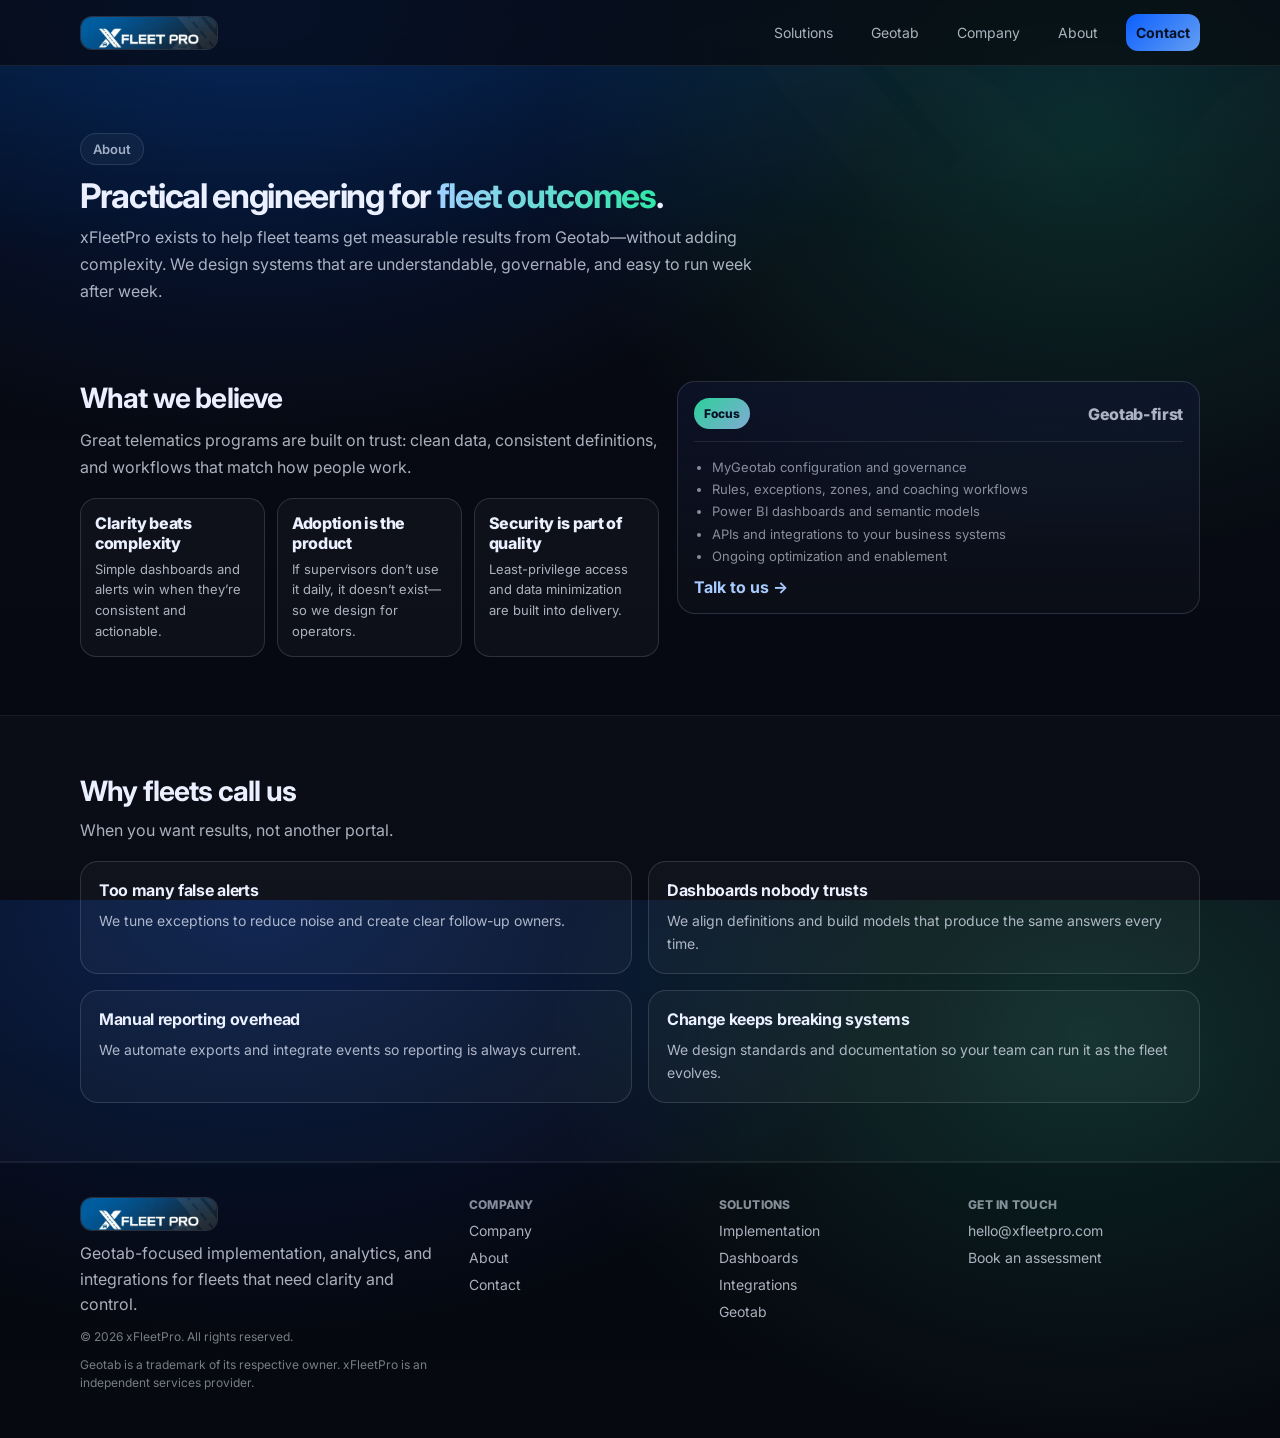
==== about.html @ 248a777e "Initial marketing site for xFleetPro Made-with: Cursor" ====
<!doctype html>
<html lang="en">
  <head>
    <meta charset="UTF-8" />
    <meta name="viewport" content="width=device-width, initial-scale=1.0" />
    <title>About — xFleetPro</title>
    <meta
      name="description"
      content="About xFleetPro: a Geotab-focused fleet partner combining telematics experience and pragmatic data engineering."
    />
    <meta name="theme-color" content="#0b5fff" />
    <link rel="preconnect" href="https://fonts.googleapis.com" />
    <link rel="preconnect" href="https://fonts.gstatic.com" crossorigin />
    <link
      href="https://fonts.googleapis.com/css2?family=Inter:wght@400;500;600;700&display=swap"
      rel="stylesheet"
    />
    <link rel="stylesheet" href="./styles.css" />
  </head>
  <body>
    <a class="skip-link" href="#main">Skip to content</a>

    <header class="site-header" data-elevate="false">
      <div class="container header-inner">
        <a class="brand" href="./index.html" aria-label="xFleetPro home">
          <img class="brand-logo" src="./assets/xfleetpro-brand.png" alt="xFleetPro" />
        </a>

        <nav class="nav" aria-label="Primary">
          <a href="./index.html#solutions">Solutions</a>
          <a href="./index.html#geotab">Geotab</a>
          <a href="./company.html">Company</a>
          <a href="./about.html" aria-current="page">About</a>
          <a class="nav-cta" href="./contact.html">Contact</a>
        </nav>

        <button class="icon-btn" type="button" id="menuBtn" aria-label="Open menu" aria-controls="mobileNav" aria-expanded="false">
          <span class="icon-bars" aria-hidden="true"></span>
        </button>
      </div>

      <div class="mobile-nav" id="mobileNav" hidden>
        <div class="container mobile-nav-inner">
          <a href="./index.html#solutions">Solutions</a>
          <a href="./index.html#geotab">Geotab</a>
          <a href="./company.html">Company</a>
          <a href="./about.html">About</a>
          <a class="btn btn-primary" href="./contact.html">Contact</a>
        </div>
      </div>
    </header>

    <main id="main">
      <section class="page-hero">
        <div class="container">
          <p class="eyebrow">About</p>
          <h1 class="page-title">
            Practical engineering for
            <span class="text-gradient">fleet outcomes</span>.
          </h1>
          <p class="page-subtitle">
            xFleetPro exists to help fleet teams get measurable results from Geotab—without adding complexity. We design systems that are
            understandable, governable, and easy to run week after week.
          </p>
        </div>
      </section>

      <section class="section">
        <div class="container">
          <div class="split">
            <div>
              <h2>What we believe</h2>
              <p class="lead-sm">
                Great telematics programs are built on trust: clean data, consistent definitions, and workflows that match how people work.
              </p>
              <div class="mini-grid">
                <div class="mini-card">
                  <div class="mini-title">Clarity beats complexity</div>
                  <div class="mini-body">Simple dashboards and alerts win when they’re consistent and actionable.</div>
                </div>
                <div class="mini-card">
                  <div class="mini-title">Adoption is the product</div>
                  <div class="mini-body">If supervisors don’t use it daily, it doesn’t exist—so we design for operators.</div>
                </div>
                <div class="mini-card">
                  <div class="mini-title">Security is part of quality</div>
                  <div class="mini-body">Least-privilege access and data minimization are built into delivery.</div>
                </div>
              </div>
            </div>

            <div class="panel" aria-label="How we help">
              <div class="panel-head">
                <div class="panel-badge">Focus</div>
                <div class="panel-title">Geotab-first</div>
              </div>
              <ul class="list" style="margin-top: 14px">
                <li>MyGeotab configuration and governance</li>
                <li>Rules, exceptions, zones, and coaching workflows</li>
                <li>Power BI dashboards and semantic models</li>
                <li>APIs and integrations to your business systems</li>
                <li>Ongoing optimization and enablement</li>
              </ul>
              <a class="link" href="./contact.html">Talk to us →</a>
            </div>
          </div>
        </div>
      </section>

      <section class="section alt">
        <div class="container">
          <div class="section-head">
            <h2>Why fleets call us</h2>
            <p>When you want results, not another portal.</p>
          </div>

          <div class="card-grid">
            <article class="card">
              <h3>Too many false alerts</h3>
              <p>We tune exceptions to reduce noise and create clear follow-up owners.</p>
            </article>
            <article class="card">
              <h3>Dashboards nobody trusts</h3>
              <p>We align definitions and build models that produce the same answers every time.</p>
            </article>
            <article class="card">
              <h3>Manual reporting overhead</h3>
              <p>We automate exports and integrate events so reporting is always current.</p>
            </article>
            <article class="card">
              <h3>Change keeps breaking systems</h3>
              <p>We design standards and documentation so your team can run it as the fleet evolves.</p>
            </article>
          </div>
        </div>
      </section>
    </main>

    <footer class="footer">
      <div class="container footer-grid">
        <div>
          <div class="brand footer-brand">
            <img class="brand-logo" src="./assets/xfleetpro-brand.png" alt="xFleetPro" />
          </div>
          <p class="footer-note">
            Geotab-focused implementation, analytics, and integrations for fleets that need clarity and control.
          </p>
          <p class="footer-fineprint">
            © <span id="year"></span> xFleetPro. All rights reserved.
          </p>
          <p class="footer-fineprint">
            Geotab is a trademark of its respective owner. xFleetPro is an independent services provider.
          </p>
        </div>

        <div class="footer-col">
          <div class="footer-title">Company</div>
          <a href="./company.html">Company</a>
          <a href="./about.html">About</a>
          <a href="./contact.html">Contact</a>
        </div>
        <div class="footer-col">
          <div class="footer-title">Solutions</div>
          <a href="./index.html#solutions">Implementation</a>
          <a href="./index.html#solutions">Dashboards</a>
          <a href="./index.html#solutions">Integrations</a>
          <a href="./index.html#geotab">Geotab</a>
        </div>
        <div class="footer-col">
          <div class="footer-title">Get in touch</div>
          <a href="mailto:hello@xfleetpro.com">hello@xfleetpro.com</a>
          <a href="./contact.html">Book an assessment</a>
        </div>
      </div>
    </footer>

    <script src="./script.js"></script>
  </body>
</html>
---- styles.css ----
:root {
  --bg: #070a12;
  --surface: #0d1222;
  --card: #0f1630;
  --text: #eaf0ff;
  --muted: rgba(234, 240, 255, 0.72);
  --muted2: rgba(234, 240, 255, 0.56);
  --border: rgba(234, 240, 255, 0.12);
  --shadow: 0 24px 50px rgba(0, 0, 0, 0.4);
  --blue: #0b5fff;
  --blue2: #6aa7ff;
  --green: #2fe6a7;
  --ring: 0 0 0 4px rgba(11, 95, 255, 0.25);
  --radius: 18px;
  --container: 1120px;
  --font: "Inter", system-ui, -apple-system, Segoe UI, Roboto, Arial, sans-serif;
}

*,
*::before,
*::after {
  box-sizing: border-box;
}

html,
body {
  height: 100%;
}

body {
  margin: 0;
  font-family: var(--font);
  color: var(--text);
  background: radial-gradient(1200px 800px at 20% 0%, rgba(11, 95, 255, 0.25), transparent 55%),
    radial-gradient(900px 700px at 85% 15%, rgba(47, 230, 167, 0.16), transparent 60%),
    linear-gradient(180deg, #050711 0%, #070a12 60%, #050711 100%);
}

a {
  color: inherit;
  text-decoration: none;
}

.container {
  width: min(var(--container), calc(100% - 48px));
  margin: 0 auto;
}

.skip-link {
  position: absolute;
  left: 12px;
  top: 12px;
  padding: 10px 12px;
  background: rgba(255, 255, 255, 0.08);
  border: 1px solid var(--border);
  border-radius: 12px;
  transform: translateY(-200%);
}

.skip-link:focus {
  transform: translateY(0);
  outline: none;
  box-shadow: var(--ring);
}

.site-header {
  position: sticky;
  top: 0;
  z-index: 50;
  background: rgba(7, 10, 18, 0.6);
  backdrop-filter: blur(12px);
  border-bottom: 1px solid rgba(234, 240, 255, 0.08);
}

.site-header[data-elevate="true"] {
  box-shadow: 0 8px 40px rgba(0, 0, 0, 0.25);
}

.header-inner {
  display: flex;
  align-items: center;
  justify-content: space-between;
  padding: 14px 0;
  gap: 14px;
}

.brand {
  display: inline-flex;
  align-items: center;
  gap: 10px;
  font-weight: 700;
  letter-spacing: -0.02em;
}

.brand-logo {
  width: 138px;
  height: 34px;
  border-radius: 12px;
  border: 1px solid rgba(234, 240, 255, 0.12);
  object-fit: cover;
  object-position: 50% 10%;
  background: rgba(255, 255, 255, 0.03);
}

.brand-mark {
  width: 34px;
  height: 34px;
  border-radius: 12px;
  display: grid;
  place-items: center;
  background: linear-gradient(135deg, rgba(11, 95, 255, 0.85), rgba(47, 230, 167, 0.65));
  color: #06102a;
  box-shadow: 0 12px 28px rgba(11, 95, 255, 0.25);
  font-weight: 800;
}

.brand-text {
  font-size: 16px;
}

.nav {
  display: none;
  align-items: center;
  gap: 18px;
  font-size: 14px;
  color: var(--muted);
}

.nav a {
  padding: 10px 10px;
  border-radius: 12px;
}

.nav a:hover {
  color: var(--text);
  background: rgba(255, 255, 255, 0.06);
}

.nav-cta {
  color: #071127;
  background: linear-gradient(135deg, rgba(11, 95, 255, 1), rgba(106, 167, 255, 0.95));
  font-weight: 700;
}

.nav-cta:hover {
  background: linear-gradient(135deg, rgba(11, 95, 255, 0.95), rgba(106, 167, 255, 0.9));
}

.icon-btn {
  display: inline-flex;
  align-items: center;
  justify-content: center;
  width: 42px;
  height: 42px;
  border-radius: 14px;
  border: 1px solid rgba(234, 240, 255, 0.14);
  background: rgba(255, 255, 255, 0.05);
  color: var(--text);
  cursor: pointer;
}

.icon-btn:focus {
  outline: none;
  box-shadow: var(--ring);
}

.icon-bars {
  width: 18px;
  height: 2px;
  background: var(--text);
  position: relative;
  border-radius: 4px;
}

.icon-bars::before,
.icon-bars::after {
  content: "";
  position: absolute;
  left: 0;
  width: 18px;
  height: 2px;
  background: var(--text);
  border-radius: 4px;
}

.icon-bars::before {
  top: -6px;
}

.icon-bars::after {
  top: 6px;
}

.mobile-nav {
  border-top: 1px solid rgba(234, 240, 255, 0.08);
  background: rgba(7, 10, 18, 0.85);
  backdrop-filter: blur(14px);
}

.mobile-nav-inner {
  padding: 16px 0 18px;
  display: grid;
  gap: 10px;
}

.mobile-nav a {
  padding: 12px 12px;
  border-radius: 14px;
  border: 1px solid rgba(234, 240, 255, 0.1);
  background: rgba(255, 255, 255, 0.04);
  color: var(--muted);
}

.mobile-nav a:hover {
  color: var(--text);
}

.hero {
  position: relative;
  padding: 64px 0 26px;
  overflow: hidden;
}

.hero::after {
  content: "";
  position: absolute;
  inset: 0;
  background-image: url("./assets/xfleetpro-brand.png");
  background-size: cover;
  background-position: center top;
  opacity: 0.085;
  mix-blend-mode: screen;
  pointer-events: none;
  mask-image: radial-gradient(70% 60% at 20% 10%, black 20%, transparent 70%);
}

.hero-bg {
  position: absolute;
  inset: -40% -30% auto -30%;
  height: 520px;
  background: radial-gradient(closest-side, rgba(11, 95, 255, 0.18), transparent 72%),
    radial-gradient(closest-side, rgba(47, 230, 167, 0.12), transparent 75%);
  filter: blur(8px);
  pointer-events: none;
}

.hero-grid {
  display: grid;
  gap: 22px;
  align-items: start;
}

.eyebrow {
  display: inline-flex;
  gap: 10px;
  align-items: center;
  padding: 7px 12px;
  border: 1px solid rgba(234, 240, 255, 0.12);
  border-radius: 999px;
  background: rgba(255, 255, 255, 0.04);
  color: var(--muted);
  font-weight: 600;
  font-size: 13px;
}

h1 {
  margin: 14px 0 0;
  font-size: 42px;
  letter-spacing: -0.04em;
  line-height: 1.05;
}

.text-gradient {
  background: linear-gradient(90deg, #9fd0ff, #2fe6a7);
  -webkit-background-clip: text;
  background-clip: text;
  color: transparent;
}

.lead {
  margin: 14px 0 0;
  color: var(--muted);
  font-size: 16px;
  line-height: 1.6;
}

.hero-actions {
  margin-top: 18px;
  display: flex;
  flex-wrap: wrap;
  gap: 10px;
}

.btn {
  display: inline-flex;
  align-items: center;
  justify-content: center;
  gap: 10px;
  padding: 12px 14px;
  border-radius: 14px;
  border: 1px solid rgba(234, 240, 255, 0.14);
  font-weight: 700;
  font-size: 14px;
  cursor: pointer;
  transition: transform 160ms ease, background 160ms ease, border-color 160ms ease;
  user-select: none;
}

.btn:active {
  transform: translateY(1px);
}

.btn-primary {
  background: linear-gradient(135deg, rgba(11, 95, 255, 1), rgba(106, 167, 255, 0.95));
  color: #071127;
  border-color: rgba(11, 95, 255, 0.35);
}

.btn-primary:hover {
  background: linear-gradient(135deg, rgba(11, 95, 255, 0.95), rgba(106, 167, 255, 0.9));
}

.btn-secondary {
  background: rgba(255, 255, 255, 0.04);
  color: var(--text);
}

.btn-secondary:hover {
  background: rgba(255, 255, 255, 0.07);
}

.trust-row {
  margin-top: 18px;
  display: flex;
  flex-wrap: wrap;
  gap: 10px;
}

.logo-pill {
  padding: 10px 12px;
  border-radius: 999px;
  border: 1px solid rgba(234, 240, 255, 0.12);
  background: rgba(255, 255, 255, 0.03);
  color: var(--muted2);
  font-size: 13px;
  font-weight: 600;
}

.hero-card {
  border-radius: var(--radius);
  border: 1px solid rgba(234, 240, 255, 0.14);
  background: linear-gradient(180deg, rgba(15, 22, 48, 0.9), rgba(7, 10, 18, 0.65));
  box-shadow: var(--shadow);
  overflow: hidden;
}

.stat-grid {
  display: grid;
  gap: 0;
}

.stat {
  padding: 16px 16px;
  border-bottom: 1px solid rgba(234, 240, 255, 0.1);
}

.stat:last-child {
  border-bottom: none;
}

.stat-kicker {
  color: var(--muted2);
  font-size: 12px;
  font-weight: 700;
  letter-spacing: 0.02em;
  text-transform: uppercase;
}

.stat-value {
  margin-top: 6px;
  font-size: 22px;
  font-weight: 800;
  letter-spacing: -0.03em;
}

.stat-note {
  margin-top: 8px;
  color: var(--muted);
  font-size: 13px;
  line-height: 1.5;
}

.hero-card-footer {
  padding: 14px 16px 16px;
  display: flex;
  flex-wrap: wrap;
  gap: 8px;
  border-top: 1px solid rgba(234, 240, 255, 0.1);
  background: rgba(255, 255, 255, 0.02);
}

.mini-badge {
  padding: 8px 10px;
  border-radius: 999px;
  border: 1px solid rgba(234, 240, 255, 0.12);
  background: rgba(255, 255, 255, 0.03);
  color: var(--muted2);
  font-size: 12px;
  font-weight: 650;
}

.section {
  padding: 58px 0;
}

.page-hero {
  padding: 54px 0 18px;
  position: relative;
  overflow: hidden;
}

.page-hero::before {
  content: "";
  position: absolute;
  inset: 0;
  background-image: url("./assets/xfleetpro-brand.png");
  background-size: cover;
  background-position: center top;
  opacity: 0.12;
  filter: saturate(1.1);
  pointer-events: none;
  mask-image: linear-gradient(180deg, black 0%, transparent 72%);
}

.page-title {
  position: relative;
  margin: 0;
  font-size: 34px;
  letter-spacing: -0.04em;
}

.page-subtitle {
  position: relative;
  margin: 10px 0 0;
  color: var(--muted);
  line-height: 1.7;
  max-width: 70ch;
}

.info-grid {
  margin-top: 18px;
  display: grid;
  gap: 14px;
}

.info-card {
  border-radius: var(--radius);
  border: 1px solid rgba(234, 240, 255, 0.14);
  background: rgba(255, 255, 255, 0.03);
  padding: 18px 18px;
}

.info-card h3 {
  margin: 0;
  font-size: 16px;
  letter-spacing: -0.02em;
}

.info-card p {
  margin: 10px 0 0;
  color: var(--muted);
  line-height: 1.7;
  font-size: 14px;
}

.section.alt {
  background: linear-gradient(180deg, rgba(255, 255, 255, 0.02), rgba(255, 255, 255, 0.01));
  border-top: 1px solid rgba(234, 240, 255, 0.06);
  border-bottom: 1px solid rgba(234, 240, 255, 0.06);
}

.section-head {
  display: grid;
  gap: 10px;
  margin-bottom: 18px;
}

h2 {
  margin: 0;
  font-size: 28px;
  letter-spacing: -0.03em;
}

.section-head p {
  margin: 0;
  color: var(--muted);
  line-height: 1.6;
}

.card-grid {
  display: grid;
  gap: 14px;
  margin-top: 18px;
}

.card {
  border-radius: var(--radius);
  border: 1px solid rgba(234, 240, 255, 0.14);
  background: rgba(255, 255, 255, 0.03);
  padding: 18px 18px;
}

.card h3 {
  margin: 0;
  font-size: 16px;
  letter-spacing: -0.02em;
}

.card p {
  margin: 10px 0 0;
  color: var(--muted);
  line-height: 1.6;
  font-size: 14px;
}

.list {
  margin: 12px 0 0;
  padding: 0 0 0 18px;
  color: var(--muted2);
  line-height: 1.7;
  font-size: 13px;
}

.split {
  display: grid;
  gap: 16px;
  align-items: start;
}

.lead-sm {
  margin: 12px 0 0;
  color: var(--muted);
  line-height: 1.7;
}

.pill-row {
  display: flex;
  flex-wrap: wrap;
  gap: 8px;
  margin-top: 16px;
}

.pill {
  padding: 9px 10px;
  border-radius: 999px;
  border: 1px solid rgba(234, 240, 255, 0.12);
  background: rgba(255, 255, 255, 0.02);
  color: var(--muted2);
  font-size: 12px;
  font-weight: 600;
}

.callout {
  margin-top: 16px;
  padding: 16px 16px;
  border-radius: var(--radius);
  border: 1px solid rgba(11, 95, 255, 0.25);
  background: radial-gradient(700px 280px at 10% 0%, rgba(11, 95, 255, 0.16), transparent 70%),
    rgba(255, 255, 255, 0.03);
}

.callout-title {
  font-weight: 800;
  letter-spacing: -0.02em;
}

.link {
  display: inline-flex;
  margin-top: 10px;
  color: #a7cbff;
  font-weight: 700;
}

.link:hover {
  color: #c4ddff;
}

.panel {
  border-radius: var(--radius);
  border: 1px solid rgba(234, 240, 255, 0.14);
  background: linear-gradient(180deg, rgba(15, 22, 48, 0.65), rgba(255, 255, 255, 0.02));
  padding: 16px 16px;
}

.panel-head {
  display: flex;
  align-items: center;
  justify-content: space-between;
  gap: 12px;
  padding-bottom: 12px;
  border-bottom: 1px solid rgba(234, 240, 255, 0.1);
}

.panel-badge {
  font-size: 12px;
  font-weight: 800;
  color: #071127;
  background: linear-gradient(135deg, rgba(47, 230, 167, 0.9), rgba(159, 208, 255, 0.8));
  padding: 8px 10px;
  border-radius: 999px;
}

.panel-title {
  font-weight: 800;
  letter-spacing: -0.02em;
  color: var(--muted);
}

.steps {
  margin: 14px 0 0;
  padding: 0 0 0 18px;
  display: grid;
  gap: 12px;
}

.step-title {
  font-weight: 800;
  letter-spacing: -0.02em;
}

.step-body {
  margin-top: 4px;
  color: var(--muted);
  line-height: 1.6;
  font-size: 13px;
}

.quote-grid {
  display: grid;
  gap: 14px;
  margin-top: 18px;
}

.quote {
  margin: 0;
  padding: 18px 18px;
  border-radius: var(--radius);
  border: 1px solid rgba(234, 240, 255, 0.14);
  background: rgba(255, 255, 255, 0.03);
}

.quote blockquote {
  margin: 0;
  color: var(--text);
  line-height: 1.65;
  font-size: 14px;
  letter-spacing: -0.01em;
}

.quote figcaption {
  margin-top: 12px;
  color: var(--muted2);
  font-size: 12px;
  display: grid;
  gap: 3px;
}

.mini-grid {
  margin-top: 16px;
  display: grid;
  gap: 12px;
}

.mini-card {
  padding: 14px 14px;
  border-radius: 16px;
  border: 1px solid rgba(234, 240, 255, 0.14);
  background: rgba(255, 255, 255, 0.03);
}

.mini-title {
  font-weight: 800;
  letter-spacing: -0.02em;
}

.mini-body {
  margin-top: 6px;
  color: var(--muted);
  line-height: 1.6;
  font-size: 13px;
}

.contact-card {
  border-radius: calc(var(--radius) + 2px);
  border: 1px solid rgba(234, 240, 255, 0.16);
  background: linear-gradient(180deg, rgba(15, 22, 48, 0.85), rgba(7, 10, 18, 0.75));
  padding: 18px 18px;
  box-shadow: var(--shadow);
}

.contact-card h3 {
  margin: 0;
  font-size: 18px;
  letter-spacing: -0.02em;
}

.contact-card p {
  margin: 10px 0 0;
  color: var(--muted);
  line-height: 1.6;
  font-size: 14px;
}

.form {
  margin-top: 14px;
  display: grid;
  gap: 10px;
}

label span {
  display: block;
  font-size: 12px;
  color: var(--muted2);
  font-weight: 700;
  margin-bottom: 6px;
}

input,
select,
textarea {
  width: 100%;
  padding: 12px 12px;
  border-radius: 14px;
  border: 1px solid rgba(234, 240, 255, 0.14);
  background: rgba(255, 255, 255, 0.03);
  color: var(--text);
  font-family: var(--font);
  font-size: 14px;
}

textarea {
  resize: vertical;
}

input:focus,
select:focus,
textarea:focus {
  outline: none;
  box-shadow: var(--ring);
  border-color: rgba(11, 95, 255, 0.45);
}

select option {
  background: #0b1021;
}

.fineprint {
  margin: 0;
  color: var(--muted2);
  font-size: 12px;
  line-height: 1.5;
}

.footer {
  border-top: 1px solid rgba(234, 240, 255, 0.08);
  padding: 34px 0 46px;
  background: rgba(0, 0, 0, 0.15);
}

.footer-grid {
  display: grid;
  gap: 18px;
}

.footer-brand {
  margin-bottom: 10px;
}

.footer-note {
  margin: 0;
  color: var(--muted);
  line-height: 1.6;
  max-width: 46ch;
}

.footer-fineprint {
  margin: 10px 0 0;
  color: rgba(234, 240, 255, 0.5);
  font-size: 12px;
  line-height: 1.5;
}

.footer-col {
  display: grid;
  gap: 10px;
  align-content: start;
}

.footer-title {
  font-size: 12px;
  font-weight: 800;
  color: var(--muted2);
  letter-spacing: 0.02em;
  text-transform: uppercase;
}

.footer-col a {
  color: var(--muted);
  font-size: 14px;
}

.footer-col a:hover {
  color: var(--text);
}

@media (min-width: 860px) {
  .nav {
    display: flex;
  }

  .icon-btn {
    display: none;
  }

  .hero {
    padding: 78px 0 32px;
  }

  h1 {
    font-size: 54px;
  }

  .hero-grid {
    grid-template-columns: 1.12fr 0.88fr;
    gap: 20px;
    align-items: stretch;
  }

  .stat-grid {
    grid-template-rows: repeat(3, 1fr);
  }

  .card-grid {
    grid-template-columns: repeat(2, 1fr);
    gap: 16px;
  }

  .split {
    grid-template-columns: 1.05fr 0.95fr;
    gap: 18px;
  }

  .quote-grid {
    grid-template-columns: repeat(3, 1fr);
    gap: 16px;
  }

  .mini-grid {
    grid-template-columns: repeat(3, 1fr);
  }

  .footer-grid {
    grid-template-columns: 1.6fr 1fr 1fr 1fr;
    gap: 18px;
  }

  .info-grid {
    grid-template-columns: repeat(3, 1fr);
    gap: 16px;
  }
}
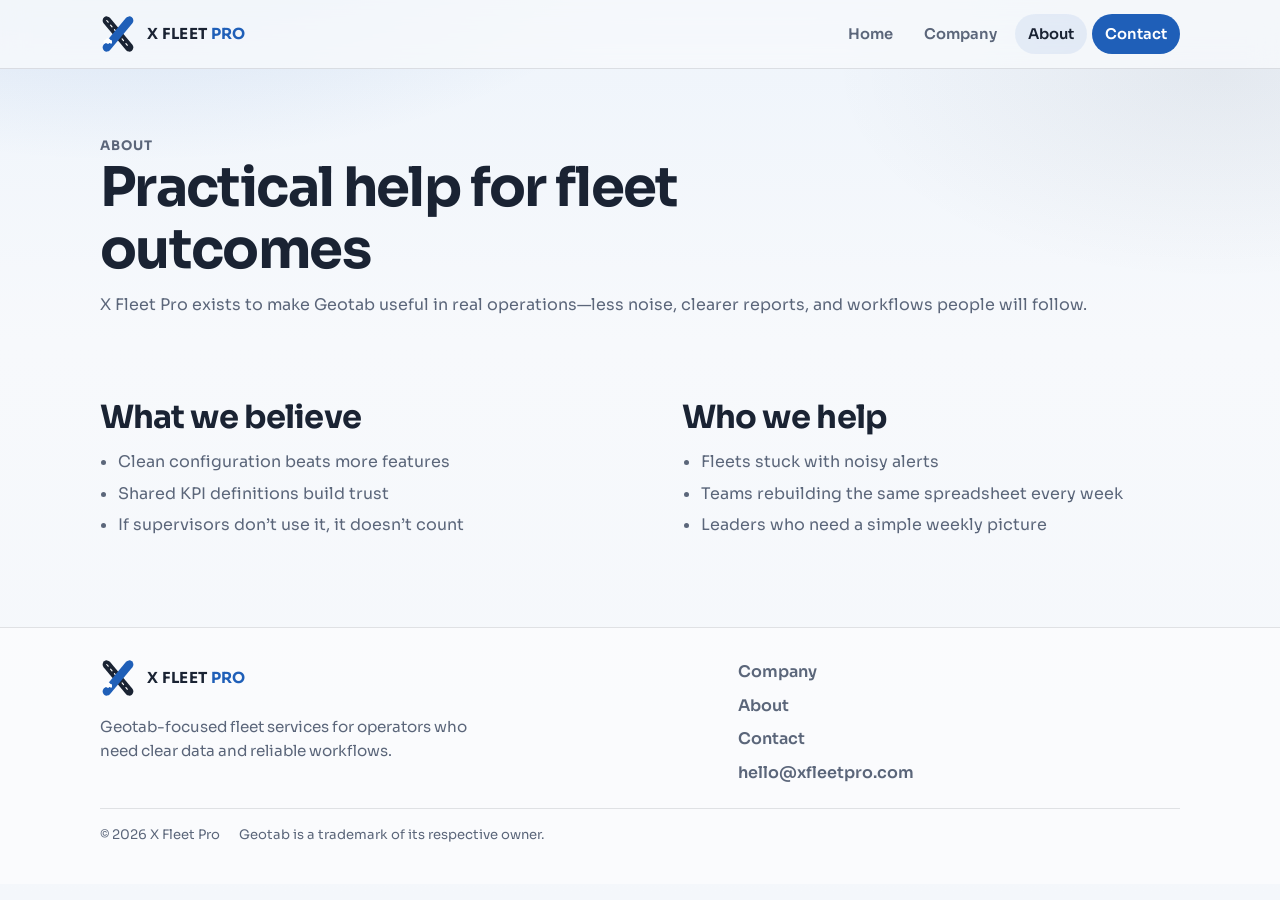
==== commit eebfe147: "Simplify site with shared layout and cleaner branding Reduce duplicated chrome across pages, tighten" ====
--- a/about.html
+++ b/about.html
@@ -3,177 +3,53 @@
   <head>
     <meta charset="UTF-8" />
     <meta name="viewport" content="width=device-width, initial-scale=1.0" />
-    <title>About — xFleetPro</title>
-    <meta
-      name="description"
-      content="About xFleetPro: a Geotab-focused fleet partner combining telematics experience and pragmatic data engineering."
-    />
-    <meta name="theme-color" content="#0b5fff" />
+    <title>About — X Fleet Pro</title>
+    <meta name="description" content="About X Fleet Pro: practical Geotab services for fleets that need trusted data and simple workflows." />
+    <meta name="theme-color" content="#1f5fb8" />
+    <link rel="icon" href="./assets/logo-mark.svg" type="image/svg+xml" />
     <link rel="preconnect" href="https://fonts.googleapis.com" />
     <link rel="preconnect" href="https://fonts.gstatic.com" crossorigin />
-    <link
-      href="https://fonts.googleapis.com/css2?family=Inter:wght@400;500;600;700&display=swap"
-      rel="stylesheet"
-    />
+    <link href="https://fonts.googleapis.com/css2?family=Sora:wght@400;600;700&display=swap" rel="stylesheet" />
     <link rel="stylesheet" href="./styles.css" />
   </head>
   <body>
-    <a class="skip-link" href="#main">Skip to content</a>
-
-    <header class="site-header" data-elevate="false">
-      <div class="container header-inner">
-        <a class="brand" href="./index.html" aria-label="xFleetPro home">
-          <img class="brand-logo" src="./assets/xfleetpro-brand.png" alt="xFleetPro" />
-        </a>
-
-        <nav class="nav" aria-label="Primary">
-          <a href="./index.html#solutions">Solutions</a>
-          <a href="./index.html#geotab">Geotab</a>
-          <a href="./company.html">Company</a>
-          <a href="./about.html" aria-current="page">About</a>
-          <a class="nav-cta" href="./contact.html">Contact</a>
-        </nav>
-
-        <button class="icon-btn" type="button" id="menuBtn" aria-label="Open menu" aria-controls="mobileNav" aria-expanded="false">
-          <span class="icon-bars" aria-hidden="true"></span>
-        </button>
-      </div>
-
-      <div class="mobile-nav" id="mobileNav" hidden>
-        <div class="container mobile-nav-inner">
-          <a href="./index.html#solutions">Solutions</a>
-          <a href="./index.html#geotab">Geotab</a>
-          <a href="./company.html">Company</a>
-          <a href="./about.html">About</a>
-          <a class="btn btn-primary" href="./contact.html">Contact</a>
-        </div>
-      </div>
-    </header>
+    <a class="skip" href="#main">Skip to content</a>
+    <header class="site-header" id="site-header"></header>
 
     <main id="main">
-      <section class="page-hero">
+      <section class="page-intro">
         <div class="container">
-          <p class="eyebrow">About</p>
-          <h1 class="page-title">
-            Practical engineering for
-            <span class="text-gradient">fleet outcomes</span>.
-          </h1>
-          <p class="page-subtitle">
-            xFleetPro exists to help fleet teams get measurable results from Geotab—without adding complexity. We design systems that are
-            understandable, governable, and easy to run week after week.
+          <p class="kicker">About</p>
+          <h1>Practical help for fleet outcomes</h1>
+          <p>
+            X Fleet Pro exists to make Geotab useful in real operations—less noise, clearer reports, and workflows people will follow.
           </p>
         </div>
       </section>
 
       <section class="section">
-        <div class="container">
-          <div class="split">
-            <div>
-              <h2>What we believe</h2>
-              <p class="lead-sm">
-                Great telematics programs are built on trust: clean data, consistent definitions, and workflows that match how people work.
-              </p>
-              <div class="mini-grid">
-                <div class="mini-card">
-                  <div class="mini-title">Clarity beats complexity</div>
-                  <div class="mini-body">Simple dashboards and alerts win when they’re consistent and actionable.</div>
-                </div>
-                <div class="mini-card">
-                  <div class="mini-title">Adoption is the product</div>
-                  <div class="mini-body">If supervisors don’t use it daily, it doesn’t exist—so we design for operators.</div>
-                </div>
-                <div class="mini-card">
-                  <div class="mini-title">Security is part of quality</div>
-                  <div class="mini-body">Least-privilege access and data minimization are built into delivery.</div>
-                </div>
-              </div>
-            </div>
-
-            <div class="panel" aria-label="How we help">
-              <div class="panel-head">
-                <div class="panel-badge">Focus</div>
-                <div class="panel-title">Geotab-first</div>
-              </div>
-              <ul class="list" style="margin-top: 14px">
-                <li>MyGeotab configuration and governance</li>
-                <li>Rules, exceptions, zones, and coaching workflows</li>
-                <li>Power BI dashboards and semantic models</li>
-                <li>APIs and integrations to your business systems</li>
-                <li>Ongoing optimization and enablement</li>
-              </ul>
-              <a class="link" href="./contact.html">Talk to us →</a>
-            </div>
+        <div class="container split">
+          <div>
+            <h2>What we believe</h2>
+            <ul class="plain-list">
+              <li>Clean configuration beats more features</li>
+              <li>Shared KPI definitions build trust</li>
+              <li>If supervisors don’t use it, it doesn’t count</li>
+            </ul>
           </div>
-        </div>
-      </section>
-
-      <section class="section alt">
-        <div class="container">
-          <div class="section-head">
-            <h2>Why fleets call us</h2>
-            <p>When you want results, not another portal.</p>
-          </div>
-
-          <div class="card-grid">
-            <article class="card">
-              <h3>Too many false alerts</h3>
-              <p>We tune exceptions to reduce noise and create clear follow-up owners.</p>
-            </article>
-            <article class="card">
-              <h3>Dashboards nobody trusts</h3>
-              <p>We align definitions and build models that produce the same answers every time.</p>
-            </article>
-            <article class="card">
-              <h3>Manual reporting overhead</h3>
-              <p>We automate exports and integrate events so reporting is always current.</p>
-            </article>
-            <article class="card">
-              <h3>Change keeps breaking systems</h3>
-              <p>We design standards and documentation so your team can run it as the fleet evolves.</p>
-            </article>
+          <div>
+            <h2>Who we help</h2>
+            <ul class="plain-list">
+              <li>Fleets stuck with noisy alerts</li>
+              <li>Teams rebuilding the same spreadsheet every week</li>
+              <li>Leaders who need a simple weekly picture</li>
+            </ul>
           </div>
         </div>
       </section>
     </main>
 
-    <footer class="footer">
-      <div class="container footer-grid">
-        <div>
-          <div class="brand footer-brand">
-            <img class="brand-logo" src="./assets/xfleetpro-brand.png" alt="xFleetPro" />
-          </div>
-          <p class="footer-note">
-            Geotab-focused implementation, analytics, and integrations for fleets that need clarity and control.
-          </p>
-          <p class="footer-fineprint">
-            © <span id="year"></span> xFleetPro. All rights reserved.
-          </p>
-          <p class="footer-fineprint">
-            Geotab is a trademark of its respective owner. xFleetPro is an independent services provider.
-          </p>
-        </div>
-
-        <div class="footer-col">
-          <div class="footer-title">Company</div>
-          <a href="./company.html">Company</a>
-          <a href="./about.html">About</a>
-          <a href="./contact.html">Contact</a>
-        </div>
-        <div class="footer-col">
-          <div class="footer-title">Solutions</div>
-          <a href="./index.html#solutions">Implementation</a>
-          <a href="./index.html#solutions">Dashboards</a>
-          <a href="./index.html#solutions">Integrations</a>
-          <a href="./index.html#geotab">Geotab</a>
-        </div>
-        <div class="footer-col">
-          <div class="footer-title">Get in touch</div>
-          <a href="mailto:hello@xfleetpro.com">hello@xfleetpro.com</a>
-          <a href="./contact.html">Book an assessment</a>
-        </div>
-      </div>
-    </footer>
-
+    <footer class="site-footer" id="site-footer"></footer>
     <script src="./script.js"></script>
   </body>
 </html>
--- a/styles.css
+++ b/styles.css
@@ -1,19 +1,17 @@
 :root {
-  --bg: #070a12;
-  --surface: #0d1222;
-  --card: #0f1630;
-  --text: #eaf0ff;
-  --muted: rgba(234, 240, 255, 0.72);
-  --muted2: rgba(234, 240, 255, 0.56);
-  --border: rgba(234, 240, 255, 0.12);
-  --shadow: 0 24px 50px rgba(0, 0, 0, 0.4);
-  --blue: #0b5fff;
-  --blue2: #6aa7ff;
-  --green: #2fe6a7;
-  --ring: 0 0 0 4px rgba(11, 95, 255, 0.25);
+  --navy: #1a2333;
+  --ink: #243044;
+  --muted: #5b667a;
+  --line: rgba(26, 35, 51, 0.12);
+  --blue: #1f5fb8;
+  --blue-deep: #164a94;
+  --sky: #e8f1fb;
+  --paper: #f7f9fc;
+  --white: #ffffff;
+  --shadow: 0 18px 40px rgba(26, 35, 51, 0.08);
   --radius: 18px;
-  --container: 1120px;
-  --font: "Inter", system-ui, -apple-system, Segoe UI, Roboto, Arial, sans-serif;
+  --max: 1080px;
+  --font: "Sora", "Avenir Next", "Segoe UI", sans-serif;
 }
 
 *,
@@ -22,18 +20,25 @@
   box-sizing: border-box;
 }
 
-html,
+html {
+  scroll-behavior: smooth;
+}
+
 body {
-  height: 100%;
-}
-
-body {
   margin: 0;
   font-family: var(--font);
-  color: var(--text);
-  background: radial-gradient(1200px 800px at 20% 0%, rgba(11, 95, 255, 0.25), transparent 55%),
-    radial-gradient(900px 700px at 85% 15%, rgba(47, 230, 167, 0.16), transparent 60%),
-    linear-gradient(180deg, #050711 0%, #070a12 60%, #050711 100%);
+  color: var(--ink);
+  background:
+    radial-gradient(900px 420px at 10% -10%, rgba(31, 95, 184, 0.16), transparent 60%),
+    radial-gradient(700px 380px at 95% 8%, rgba(26, 35, 51, 0.06), transparent 55%),
+    linear-gradient(180deg, #eef4fb 0%, var(--paper) 38%, #f4f7fb 100%);
+  line-height: 1.55;
+  min-height: 100vh;
+}
+
+img {
+  max-width: 100%;
+  display: block;
 }
 
 a {
@@ -41,831 +46,504 @@
   text-decoration: none;
 }
 
+main a:not(.btn):not(.brand) {
+  color: var(--blue);
+  font-weight: 600;
+}
+
+main a:not(.btn):not(.brand):hover {
+  text-decoration: underline;
+}
+
+.narrow {
+  max-width: 560px;
+}
+
 .container {
-  width: min(var(--container), calc(100% - 48px));
-  margin: 0 auto;
-}
-
-.skip-link {
+  width: min(var(--max), calc(100% - 2rem));
+  margin-inline: auto;
+}
+
+.skip {
   position: absolute;
-  left: 12px;
-  top: 12px;
-  padding: 10px 12px;
-  background: rgba(255, 255, 255, 0.08);
-  border: 1px solid var(--border);
-  border-radius: 12px;
-  transform: translateY(-200%);
-}
-
-.skip-link:focus {
-  transform: translateY(0);
-  outline: none;
-  box-shadow: var(--ring);
-}
-
+  left: 1rem;
+  top: 1rem;
+  transform: translateY(-160%);
+  background: var(--white);
+  border: 1px solid var(--line);
+  border-radius: 999px;
+  padding: 0.6rem 0.9rem;
+  z-index: 100;
+}
+
+.skip:focus {
+  transform: none;
+}
+
+/* Header */
 .site-header {
   position: sticky;
   top: 0;
-  z-index: 50;
-  background: rgba(7, 10, 18, 0.6);
-  backdrop-filter: blur(12px);
-  border-bottom: 1px solid rgba(234, 240, 255, 0.08);
-}
-
-.site-header[data-elevate="true"] {
-  box-shadow: 0 8px 40px rgba(0, 0, 0, 0.25);
-}
-
-.header-inner {
+  z-index: 40;
+  backdrop-filter: blur(14px);
+  background: rgba(247, 249, 252, 0.82);
+  border-bottom: 1px solid var(--line);
+}
+
+.header-row {
   display: flex;
   align-items: center;
   justify-content: space-between;
-  padding: 14px 0;
-  gap: 14px;
+  gap: 1rem;
+  min-height: 4.25rem;
 }
 
 .brand {
   display: inline-flex;
   align-items: center;
-  gap: 10px;
+  gap: 0.7rem;
   font-weight: 700;
-  letter-spacing: -0.02em;
-}
-
-.brand-logo {
-  width: 138px;
-  height: 34px;
-  border-radius: 12px;
-  border: 1px solid rgba(234, 240, 255, 0.12);
-  object-fit: cover;
-  object-position: 50% 10%;
-  background: rgba(255, 255, 255, 0.03);
+  letter-spacing: 0.02em;
 }
 
 .brand-mark {
-  width: 34px;
-  height: 34px;
-  border-radius: 12px;
-  display: grid;
-  place-items: center;
-  background: linear-gradient(135deg, rgba(11, 95, 255, 0.85), rgba(47, 230, 167, 0.65));
-  color: #06102a;
-  box-shadow: 0 12px 28px rgba(11, 95, 255, 0.25);
-  font-weight: 800;
-}
-
-.brand-text {
-  font-size: 16px;
+  width: 36px;
+  height: 36px;
+  flex: 0 0 auto;
+}
+
+.brand-name {
+  font-size: 0.95rem;
+  color: var(--navy);
+}
+
+.brand-name em {
+  font-style: normal;
+  color: var(--blue);
 }
 
 .nav {
   display: none;
   align-items: center;
-  gap: 18px;
-  font-size: 14px;
-  color: var(--muted);
-}
-
-.nav a {
-  padding: 10px 10px;
-  border-radius: 12px;
-}
-
-.nav a:hover {
-  color: var(--text);
-  background: rgba(255, 255, 255, 0.06);
-}
-
-.nav-cta {
-  color: #071127;
-  background: linear-gradient(135deg, rgba(11, 95, 255, 1), rgba(106, 167, 255, 0.95));
+  gap: 0.35rem;
+}
+
+.nav-link {
+  padding: 0.55rem 0.8rem;
+  border-radius: 999px;
+  color: var(--muted);
+  font-size: 0.92rem;
+  font-weight: 600;
+}
+
+.nav-link:hover,
+.nav-link[aria-current="page"] {
+  color: var(--navy);
+  background: rgba(31, 95, 184, 0.08);
+}
+
+.nav-link-cta,
+.mobile-link-cta {
+  background: var(--blue);
+  color: var(--white) !important;
+}
+
+.nav-link-cta:hover,
+.mobile-link-cta:hover {
+  background: var(--blue-deep);
+}
+
+.menu-btn {
+  width: 2.6rem;
+  height: 2.6rem;
+  border-radius: 999px;
+  border: 1px solid var(--line);
+  background: var(--white);
+  display: grid;
+  place-items: center;
+  cursor: pointer;
+}
+
+.menu-btn span,
+.menu-btn span::before,
+.menu-btn span::after {
+  content: "";
+  display: block;
+  width: 1rem;
+  height: 2px;
+  background: var(--navy);
+  border-radius: 2px;
+  position: relative;
+}
+
+.menu-btn span::before {
+  position: absolute;
+  top: -5px;
+}
+
+.menu-btn span::after {
+  position: absolute;
+  top: 5px;
+}
+
+.mobile-nav {
+  border-top: 1px solid var(--line);
+  padding: 0.85rem 0 1rem;
+  background: rgba(255, 255, 255, 0.92);
+}
+
+.mobile-nav .container {
+  display: grid;
+  gap: 0.45rem;
+}
+
+.mobile-link {
+  display: block;
+  padding: 0.8rem 0.95rem;
+  border-radius: 14px;
+  border: 1px solid var(--line);
+  background: var(--white);
+  font-weight: 600;
+  color: var(--ink);
+}
+
+/* Hero / page intro */
+.hero,
+.page-intro {
+  padding: 3.5rem 0 2.5rem;
+}
+
+.hero-grid {
+  display: grid;
+  gap: 2rem;
+  align-items: center;
+}
+
+.kicker {
+  margin: 0 0 0.85rem;
+  color: var(--blue);
+  font-size: 0.82rem;
   font-weight: 700;
-}
-
-.nav-cta:hover {
-  background: linear-gradient(135deg, rgba(11, 95, 255, 0.95), rgba(106, 167, 255, 0.9));
-}
-
-.icon-btn {
-  display: inline-flex;
-  align-items: center;
-  justify-content: center;
-  width: 42px;
-  height: 42px;
-  border-radius: 14px;
-  border: 1px solid rgba(234, 240, 255, 0.14);
-  background: rgba(255, 255, 255, 0.05);
-  color: var(--text);
-  cursor: pointer;
-}
-
-.icon-btn:focus {
-  outline: none;
-  box-shadow: var(--ring);
-}
-
-.icon-bars {
-  width: 18px;
-  height: 2px;
-  background: var(--text);
-  position: relative;
-  border-radius: 4px;
-}
-
-.icon-bars::before,
-.icon-bars::after {
-  content: "";
-  position: absolute;
-  left: 0;
-  width: 18px;
-  height: 2px;
-  background: var(--text);
-  border-radius: 4px;
-}
-
-.icon-bars::before {
-  top: -6px;
-}
-
-.icon-bars::after {
-  top: 6px;
-}
-
-.mobile-nav {
-  border-top: 1px solid rgba(234, 240, 255, 0.08);
-  background: rgba(7, 10, 18, 0.85);
-  backdrop-filter: blur(14px);
-}
-
-.mobile-nav-inner {
-  padding: 16px 0 18px;
-  display: grid;
-  gap: 10px;
-}
-
-.mobile-nav a {
-  padding: 12px 12px;
-  border-radius: 14px;
-  border: 1px solid rgba(234, 240, 255, 0.1);
-  background: rgba(255, 255, 255, 0.04);
-  color: var(--muted);
-}
-
-.mobile-nav a:hover {
-  color: var(--text);
-}
-
-.hero {
-  position: relative;
-  padding: 64px 0 26px;
-  overflow: hidden;
-}
-
-.hero::after {
-  content: "";
-  position: absolute;
-  inset: 0;
-  background-image: url("./assets/xfleetpro-brand.png");
-  background-size: cover;
-  background-position: center top;
-  opacity: 0.085;
-  mix-blend-mode: screen;
-  pointer-events: none;
-  mask-image: radial-gradient(70% 60% at 20% 10%, black 20%, transparent 70%);
-}
-
-.hero-bg {
-  position: absolute;
-  inset: -40% -30% auto -30%;
-  height: 520px;
-  background: radial-gradient(closest-side, rgba(11, 95, 255, 0.18), transparent 72%),
-    radial-gradient(closest-side, rgba(47, 230, 167, 0.12), transparent 75%);
-  filter: blur(8px);
-  pointer-events: none;
-}
-
-.hero-grid {
-  display: grid;
-  gap: 22px;
-  align-items: start;
-}
-
-.eyebrow {
-  display: inline-flex;
-  gap: 10px;
-  align-items: center;
-  padding: 7px 12px;
-  border: 1px solid rgba(234, 240, 255, 0.12);
-  border-radius: 999px;
-  background: rgba(255, 255, 255, 0.04);
-  color: var(--muted);
-  font-weight: 600;
-  font-size: 13px;
+  letter-spacing: 0.08em;
+  text-transform: uppercase;
 }
 
 h1 {
-  margin: 14px 0 0;
-  font-size: 42px;
-  letter-spacing: -0.04em;
-  line-height: 1.05;
-}
-
-.text-gradient {
-  background: linear-gradient(90deg, #9fd0ff, #2fe6a7);
-  -webkit-background-clip: text;
-  background-clip: text;
-  color: transparent;
-}
-
-.lead {
-  margin: 14px 0 0;
-  color: var(--muted);
-  font-size: 16px;
-  line-height: 1.6;
-}
-
-.hero-actions {
-  margin-top: 18px;
+  margin: 0;
+  font-size: clamp(2.1rem, 5vw, 3.4rem);
+  line-height: 1.08;
+  letter-spacing: -0.035em;
+  color: var(--navy);
+  max-width: 14ch;
+}
+
+.lede {
+  margin: 1rem 0 0;
+  max-width: 42ch;
+  color: var(--muted);
+  font-size: 1.05rem;
+}
+
+.actions {
+  margin-top: 1.4rem;
   display: flex;
   flex-wrap: wrap;
-  gap: 10px;
+  gap: 0.7rem;
 }
 
 .btn {
   display: inline-flex;
   align-items: center;
   justify-content: center;
-  gap: 10px;
-  padding: 12px 14px;
-  border-radius: 14px;
-  border: 1px solid rgba(234, 240, 255, 0.14);
+  min-height: 2.9rem;
+  padding: 0.7rem 1.15rem;
+  border-radius: 999px;
+  border: 1px solid transparent;
+  font: inherit;
   font-weight: 700;
-  font-size: 14px;
+  font-size: 0.95rem;
   cursor: pointer;
-  transition: transform 160ms ease, background 160ms ease, border-color 160ms ease;
-  user-select: none;
-}
-
-.btn:active {
-  transform: translateY(1px);
 }
 
 .btn-primary {
-  background: linear-gradient(135deg, rgba(11, 95, 255, 1), rgba(106, 167, 255, 0.95));
-  color: #071127;
-  border-color: rgba(11, 95, 255, 0.35);
+  background: var(--blue);
+  color: var(--white);
 }
 
 .btn-primary:hover {
-  background: linear-gradient(135deg, rgba(11, 95, 255, 0.95), rgba(106, 167, 255, 0.9));
-}
-
-.btn-secondary {
-  background: rgba(255, 255, 255, 0.04);
-  color: var(--text);
-}
-
-.btn-secondary:hover {
-  background: rgba(255, 255, 255, 0.07);
-}
-
-.trust-row {
-  margin-top: 18px;
-  display: flex;
-  flex-wrap: wrap;
-  gap: 10px;
-}
-
-.logo-pill {
-  padding: 10px 12px;
-  border-radius: 999px;
-  border: 1px solid rgba(234, 240, 255, 0.12);
-  background: rgba(255, 255, 255, 0.03);
-  color: var(--muted2);
-  font-size: 13px;
-  font-weight: 600;
-}
-
-.hero-card {
+  background: var(--blue-deep);
+}
+
+.btn-ghost {
+  background: transparent;
+  border-color: var(--line);
+  color: var(--navy);
+}
+
+.btn-ghost:hover {
+  background: rgba(31, 95, 184, 0.06);
+}
+
+.hero-visual {
+  justify-self: center;
+  width: min(100%, 360px);
+  padding: 1.4rem;
+  border-radius: 28px;
+  background:
+    linear-gradient(160deg, rgba(31, 95, 184, 0.12), transparent 50%),
+    var(--white);
+  border: 1px solid var(--line);
+  box-shadow: var(--shadow);
+}
+
+.hero-visual img {
+  width: 100%;
+  height: auto;
+  margin-inline: auto;
+}
+
+/* Sections */
+.section {
+  padding: 2.6rem 0;
+}
+
+.section-head {
+  max-width: 46ch;
+  margin-bottom: 1.4rem;
+}
+
+.section-head h2,
+.page-intro h1,
+.split h2 {
+  margin: 0;
+  color: var(--navy);
+  letter-spacing: -0.03em;
+  line-height: 1.15;
+}
+
+.section-head h2,
+.split h2 {
+  font-size: clamp(1.55rem, 3vw, 2rem);
+}
+
+.section-head p,
+.split > p,
+.page-intro p {
+  margin: 0.7rem 0 0;
+  color: var(--muted);
+}
+
+.offer-list {
+  list-style: none;
+  margin: 0;
+  padding: 0;
+  display: grid;
+  gap: 1.25rem;
+}
+
+.offer-list li {
+  padding: 0;
+}
+
+.offer-list strong {
+  display: block;
+  color: var(--navy);
+  margin-bottom: 0.25rem;
+}
+
+.offer-list span {
+  color: var(--muted);
+  font-size: 0.98rem;
+}
+
+.band {
+  background: linear-gradient(135deg, #163b78, #1f5fb8 55%, #3b7fd1);
+  color: var(--white);
+  border-radius: 28px;
+  padding: 1.6rem 1.5rem;
+  box-shadow: var(--shadow);
+}
+
+.band h2 {
+  margin: 0;
+  font-size: clamp(1.4rem, 3vw, 1.9rem);
+  letter-spacing: -0.03em;
+  max-width: 18ch;
+}
+
+.band p {
+  margin: 0.75rem 0 0;
+  max-width: 48ch;
+  color: rgba(255, 255, 255, 0.88);
+}
+
+.band .actions {
+  margin-top: 1.15rem;
+}
+
+.band .btn-primary {
+  background: var(--white);
+  color: var(--blue-deep);
+}
+
+.band .btn-ghost {
+  border-color: rgba(255, 255, 255, 0.35);
+  color: var(--white);
+}
+
+.split {
+  display: grid;
+  gap: 1.4rem;
+}
+
+.plain-list {
+  margin: 0.9rem 0 0;
+  padding-left: 1.15rem;
+  color: var(--muted);
+}
+
+.plain-list li + li {
+  margin-top: 0.4rem;
+}
+
+/* Contact form — interactive card allowed */
+.form-panel {
+  background: var(--white);
+  border: 1px solid var(--line);
   border-radius: var(--radius);
-  border: 1px solid rgba(234, 240, 255, 0.14);
-  background: linear-gradient(180deg, rgba(15, 22, 48, 0.9), rgba(7, 10, 18, 0.65));
+  padding: 1.25rem;
   box-shadow: var(--shadow);
-  overflow: hidden;
-}
-
-.stat-grid {
-  display: grid;
-  gap: 0;
-}
-
-.stat {
-  padding: 16px 16px;
-  border-bottom: 1px solid rgba(234, 240, 255, 0.1);
-}
-
-.stat:last-child {
-  border-bottom: none;
-}
-
-.stat-kicker {
-  color: var(--muted2);
-  font-size: 12px;
-  font-weight: 700;
-  letter-spacing: 0.02em;
-  text-transform: uppercase;
-}
-
-.stat-value {
-  margin-top: 6px;
-  font-size: 22px;
-  font-weight: 800;
-  letter-spacing: -0.03em;
-}
-
-.stat-note {
-  margin-top: 8px;
-  color: var(--muted);
-  font-size: 13px;
-  line-height: 1.5;
-}
-
-.hero-card-footer {
-  padding: 14px 16px 16px;
-  display: flex;
-  flex-wrap: wrap;
-  gap: 8px;
-  border-top: 1px solid rgba(234, 240, 255, 0.1);
-  background: rgba(255, 255, 255, 0.02);
-}
-
-.mini-badge {
-  padding: 8px 10px;
-  border-radius: 999px;
-  border: 1px solid rgba(234, 240, 255, 0.12);
-  background: rgba(255, 255, 255, 0.03);
-  color: var(--muted2);
-  font-size: 12px;
-  font-weight: 650;
-}
-
-.section {
-  padding: 58px 0;
-}
-
-.page-hero {
-  padding: 54px 0 18px;
-  position: relative;
-  overflow: hidden;
-}
-
-.page-hero::before {
-  content: "";
-  position: absolute;
-  inset: 0;
-  background-image: url("./assets/xfleetpro-brand.png");
-  background-size: cover;
-  background-position: center top;
-  opacity: 0.12;
-  filter: saturate(1.1);
-  pointer-events: none;
-  mask-image: linear-gradient(180deg, black 0%, transparent 72%);
-}
-
-.page-title {
-  position: relative;
-  margin: 0;
-  font-size: 34px;
-  letter-spacing: -0.04em;
-}
-
-.page-subtitle {
-  position: relative;
-  margin: 10px 0 0;
-  color: var(--muted);
-  line-height: 1.7;
-  max-width: 70ch;
-}
-
-.info-grid {
-  margin-top: 18px;
-  display: grid;
-  gap: 14px;
-}
-
-.info-card {
-  border-radius: var(--radius);
-  border: 1px solid rgba(234, 240, 255, 0.14);
-  background: rgba(255, 255, 255, 0.03);
-  padding: 18px 18px;
-}
-
-.info-card h3 {
-  margin: 0;
-  font-size: 16px;
-  letter-spacing: -0.02em;
-}
-
-.info-card p {
-  margin: 10px 0 0;
-  color: var(--muted);
-  line-height: 1.7;
-  font-size: 14px;
-}
-
-.section.alt {
-  background: linear-gradient(180deg, rgba(255, 255, 255, 0.02), rgba(255, 255, 255, 0.01));
-  border-top: 1px solid rgba(234, 240, 255, 0.06);
-  border-bottom: 1px solid rgba(234, 240, 255, 0.06);
-}
-
-.section-head {
-  display: grid;
-  gap: 10px;
-  margin-bottom: 18px;
-}
-
-h2 {
-  margin: 0;
-  font-size: 28px;
-  letter-spacing: -0.03em;
-}
-
-.section-head p {
-  margin: 0;
-  color: var(--muted);
-  line-height: 1.6;
-}
-
-.card-grid {
-  display: grid;
-  gap: 14px;
-  margin-top: 18px;
-}
-
-.card {
-  border-radius: var(--radius);
-  border: 1px solid rgba(234, 240, 255, 0.14);
-  background: rgba(255, 255, 255, 0.03);
-  padding: 18px 18px;
-}
-
-.card h3 {
-  margin: 0;
-  font-size: 16px;
-  letter-spacing: -0.02em;
-}
-
-.card p {
-  margin: 10px 0 0;
-  color: var(--muted);
-  line-height: 1.6;
-  font-size: 14px;
-}
-
-.list {
-  margin: 12px 0 0;
-  padding: 0 0 0 18px;
-  color: var(--muted2);
-  line-height: 1.7;
-  font-size: 13px;
-}
-
-.split {
-  display: grid;
-  gap: 16px;
-  align-items: start;
-}
-
-.lead-sm {
-  margin: 12px 0 0;
-  color: var(--muted);
-  line-height: 1.7;
-}
-
-.pill-row {
-  display: flex;
-  flex-wrap: wrap;
-  gap: 8px;
-  margin-top: 16px;
-}
-
-.pill {
-  padding: 9px 10px;
-  border-radius: 999px;
-  border: 1px solid rgba(234, 240, 255, 0.12);
-  background: rgba(255, 255, 255, 0.02);
-  color: var(--muted2);
-  font-size: 12px;
-  font-weight: 600;
-}
-
-.callout {
-  margin-top: 16px;
-  padding: 16px 16px;
-  border-radius: var(--radius);
-  border: 1px solid rgba(11, 95, 255, 0.25);
-  background: radial-gradient(700px 280px at 10% 0%, rgba(11, 95, 255, 0.16), transparent 70%),
-    rgba(255, 255, 255, 0.03);
-}
-
-.callout-title {
-  font-weight: 800;
-  letter-spacing: -0.02em;
-}
-
-.link {
-  display: inline-flex;
-  margin-top: 10px;
-  color: #a7cbff;
-  font-weight: 700;
-}
-
-.link:hover {
-  color: #c4ddff;
-}
-
-.panel {
-  border-radius: var(--radius);
-  border: 1px solid rgba(234, 240, 255, 0.14);
-  background: linear-gradient(180deg, rgba(15, 22, 48, 0.65), rgba(255, 255, 255, 0.02));
-  padding: 16px 16px;
-}
-
-.panel-head {
-  display: flex;
-  align-items: center;
-  justify-content: space-between;
-  gap: 12px;
-  padding-bottom: 12px;
-  border-bottom: 1px solid rgba(234, 240, 255, 0.1);
-}
-
-.panel-badge {
-  font-size: 12px;
-  font-weight: 800;
-  color: #071127;
-  background: linear-gradient(135deg, rgba(47, 230, 167, 0.9), rgba(159, 208, 255, 0.8));
-  padding: 8px 10px;
-  border-radius: 999px;
-}
-
-.panel-title {
-  font-weight: 800;
-  letter-spacing: -0.02em;
-  color: var(--muted);
-}
-
-.steps {
-  margin: 14px 0 0;
-  padding: 0 0 0 18px;
-  display: grid;
-  gap: 12px;
-}
-
-.step-title {
-  font-weight: 800;
-  letter-spacing: -0.02em;
-}
-
-.step-body {
-  margin-top: 4px;
-  color: var(--muted);
-  line-height: 1.6;
-  font-size: 13px;
-}
-
-.quote-grid {
-  display: grid;
-  gap: 14px;
-  margin-top: 18px;
-}
-
-.quote {
-  margin: 0;
-  padding: 18px 18px;
-  border-radius: var(--radius);
-  border: 1px solid rgba(234, 240, 255, 0.14);
-  background: rgba(255, 255, 255, 0.03);
-}
-
-.quote blockquote {
-  margin: 0;
-  color: var(--text);
-  line-height: 1.65;
-  font-size: 14px;
-  letter-spacing: -0.01em;
-}
-
-.quote figcaption {
-  margin-top: 12px;
-  color: var(--muted2);
-  font-size: 12px;
-  display: grid;
-  gap: 3px;
-}
-
-.mini-grid {
-  margin-top: 16px;
-  display: grid;
-  gap: 12px;
-}
-
-.mini-card {
-  padding: 14px 14px;
-  border-radius: 16px;
-  border: 1px solid rgba(234, 240, 255, 0.14);
-  background: rgba(255, 255, 255, 0.03);
-}
-
-.mini-title {
-  font-weight: 800;
-  letter-spacing: -0.02em;
-}
-
-.mini-body {
-  margin-top: 6px;
-  color: var(--muted);
-  line-height: 1.6;
-  font-size: 13px;
-}
-
-.contact-card {
-  border-radius: calc(var(--radius) + 2px);
-  border: 1px solid rgba(234, 240, 255, 0.16);
-  background: linear-gradient(180deg, rgba(15, 22, 48, 0.85), rgba(7, 10, 18, 0.75));
-  padding: 18px 18px;
-  box-shadow: var(--shadow);
-}
-
-.contact-card h3 {
-  margin: 0;
-  font-size: 18px;
-  letter-spacing: -0.02em;
-}
-
-.contact-card p {
-  margin: 10px 0 0;
-  color: var(--muted);
-  line-height: 1.6;
-  font-size: 14px;
+}
+
+.form-panel h2 {
+  margin: 0;
+  font-size: 1.25rem;
+  color: var(--navy);
+}
+
+.form-panel > p {
+  margin: 0.45rem 0 0;
+  color: var(--muted);
+  font-size: 0.95rem;
 }
 
 .form {
-  margin-top: 14px;
-  display: grid;
-  gap: 10px;
+  margin-top: 1rem;
+  display: grid;
+  gap: 0.8rem;
 }
 
 label span {
   display: block;
-  font-size: 12px;
-  color: var(--muted2);
+  margin-bottom: 0.35rem;
+  font-size: 0.82rem;
   font-weight: 700;
-  margin-bottom: 6px;
+  color: var(--muted);
 }
 
 input,
 select,
 textarea {
   width: 100%;
-  padding: 12px 12px;
-  border-radius: 14px;
-  border: 1px solid rgba(234, 240, 255, 0.14);
-  background: rgba(255, 255, 255, 0.03);
-  color: var(--text);
-  font-family: var(--font);
-  font-size: 14px;
-}
-
-textarea {
-  resize: vertical;
+  border: 1px solid var(--line);
+  border-radius: 12px;
+  padding: 0.75rem 0.85rem;
+  font: inherit;
+  color: var(--navy);
+  background: #fbfcfe;
 }
 
 input:focus,
 select:focus,
 textarea:focus {
-  outline: none;
-  box-shadow: var(--ring);
-  border-color: rgba(11, 95, 255, 0.45);
-}
-
-select option {
-  background: #0b1021;
-}
-
-.fineprint {
-  margin: 0;
-  color: var(--muted2);
-  font-size: 12px;
-  line-height: 1.5;
-}
-
-.footer {
-  border-top: 1px solid rgba(234, 240, 255, 0.08);
-  padding: 34px 0 46px;
-  background: rgba(0, 0, 0, 0.15);
-}
-
-.footer-grid {
-  display: grid;
-  gap: 18px;
-}
-
-.footer-brand {
-  margin-bottom: 10px;
-}
-
-.footer-note {
-  margin: 0;
-  color: var(--muted);
-  line-height: 1.6;
-  max-width: 46ch;
-}
-
-.footer-fineprint {
-  margin: 10px 0 0;
-  color: rgba(234, 240, 255, 0.5);
-  font-size: 12px;
-  line-height: 1.5;
-}
-
-.footer-col {
-  display: grid;
-  gap: 10px;
+  outline: 3px solid rgba(31, 95, 184, 0.18);
+  border-color: rgba(31, 95, 184, 0.45);
+}
+
+.note {
+  margin: 0;
+  font-size: 0.85rem;
+  color: var(--muted);
+}
+
+/* Footer */
+.site-footer {
+  margin-top: 3rem;
+  border-top: 1px solid var(--line);
+  padding: 2rem 0 2.4rem;
+  background: rgba(255, 255, 255, 0.55);
+}
+
+.footer-row {
+  display: grid;
+  gap: 1.25rem;
+}
+
+.footer-text {
+  margin: 0.7rem 0 0;
+  max-width: 36ch;
+  color: var(--muted);
+  font-size: 0.95rem;
+}
+
+.footer-links {
+  display: grid;
+  gap: 0.55rem;
   align-content: start;
 }
 
-.footer-title {
-  font-size: 12px;
-  font-weight: 800;
-  color: var(--muted2);
-  letter-spacing: 0.02em;
-  text-transform: uppercase;
-}
-
-.footer-col a {
-  color: var(--muted);
-  font-size: 14px;
-}
-
-.footer-col a:hover {
-  color: var(--text);
-}
-
-@media (min-width: 860px) {
+.footer-links a {
+  color: var(--muted);
+  font-weight: 600;
+}
+
+.footer-links a:hover {
+  color: var(--blue);
+}
+
+.footer-meta {
+  margin-top: 1.4rem;
+  padding-top: 1rem;
+  border-top: 1px solid var(--line);
+  display: flex;
+  flex-wrap: wrap;
+  gap: 0.7rem 1.2rem;
+  color: var(--muted);
+  font-size: 0.82rem;
+}
+
+@media (min-width: 840px) {
   .nav {
     display: flex;
   }
 
-  .icon-btn {
+  .menu-btn {
     display: none;
   }
 
-  .hero {
-    padding: 78px 0 32px;
-  }
-
-  h1 {
-    font-size: 54px;
-  }
-
   .hero-grid {
-    grid-template-columns: 1.12fr 0.88fr;
-    gap: 20px;
-    align-items: stretch;
-  }
-
-  .stat-grid {
-    grid-template-rows: repeat(3, 1fr);
-  }
-
-  .card-grid {
-    grid-template-columns: repeat(2, 1fr);
-    gap: 16px;
+    grid-template-columns: 1.15fr 0.85fr;
+    gap: 2.5rem;
+  }
+
+  .offer-list {
+    grid-template-columns: 1fr 1fr;
+    column-gap: 2.5rem;
+    row-gap: 1.5rem;
   }
 
   .split {
     grid-template-columns: 1.05fr 0.95fr;
-    gap: 18px;
-  }
-
-  .quote-grid {
-    grid-template-columns: repeat(3, 1fr);
-    gap: 16px;
-  }
-
-  .mini-grid {
-    grid-template-columns: repeat(3, 1fr);
-  }
-
-  .footer-grid {
-    grid-template-columns: 1.6fr 1fr 1fr 1fr;
-    gap: 18px;
-  }
-
-  .info-grid {
-    grid-template-columns: repeat(3, 1fr);
-    gap: 16px;
-  }
-}
+    gap: 2rem;
+    align-items: start;
+  }
+
+  .footer-row {
+    grid-template-columns: 1.4fr 1fr;
+    align-items: start;
+  }
+
+  .band {
+    padding: 2rem 2.1rem;
+  }
+}
